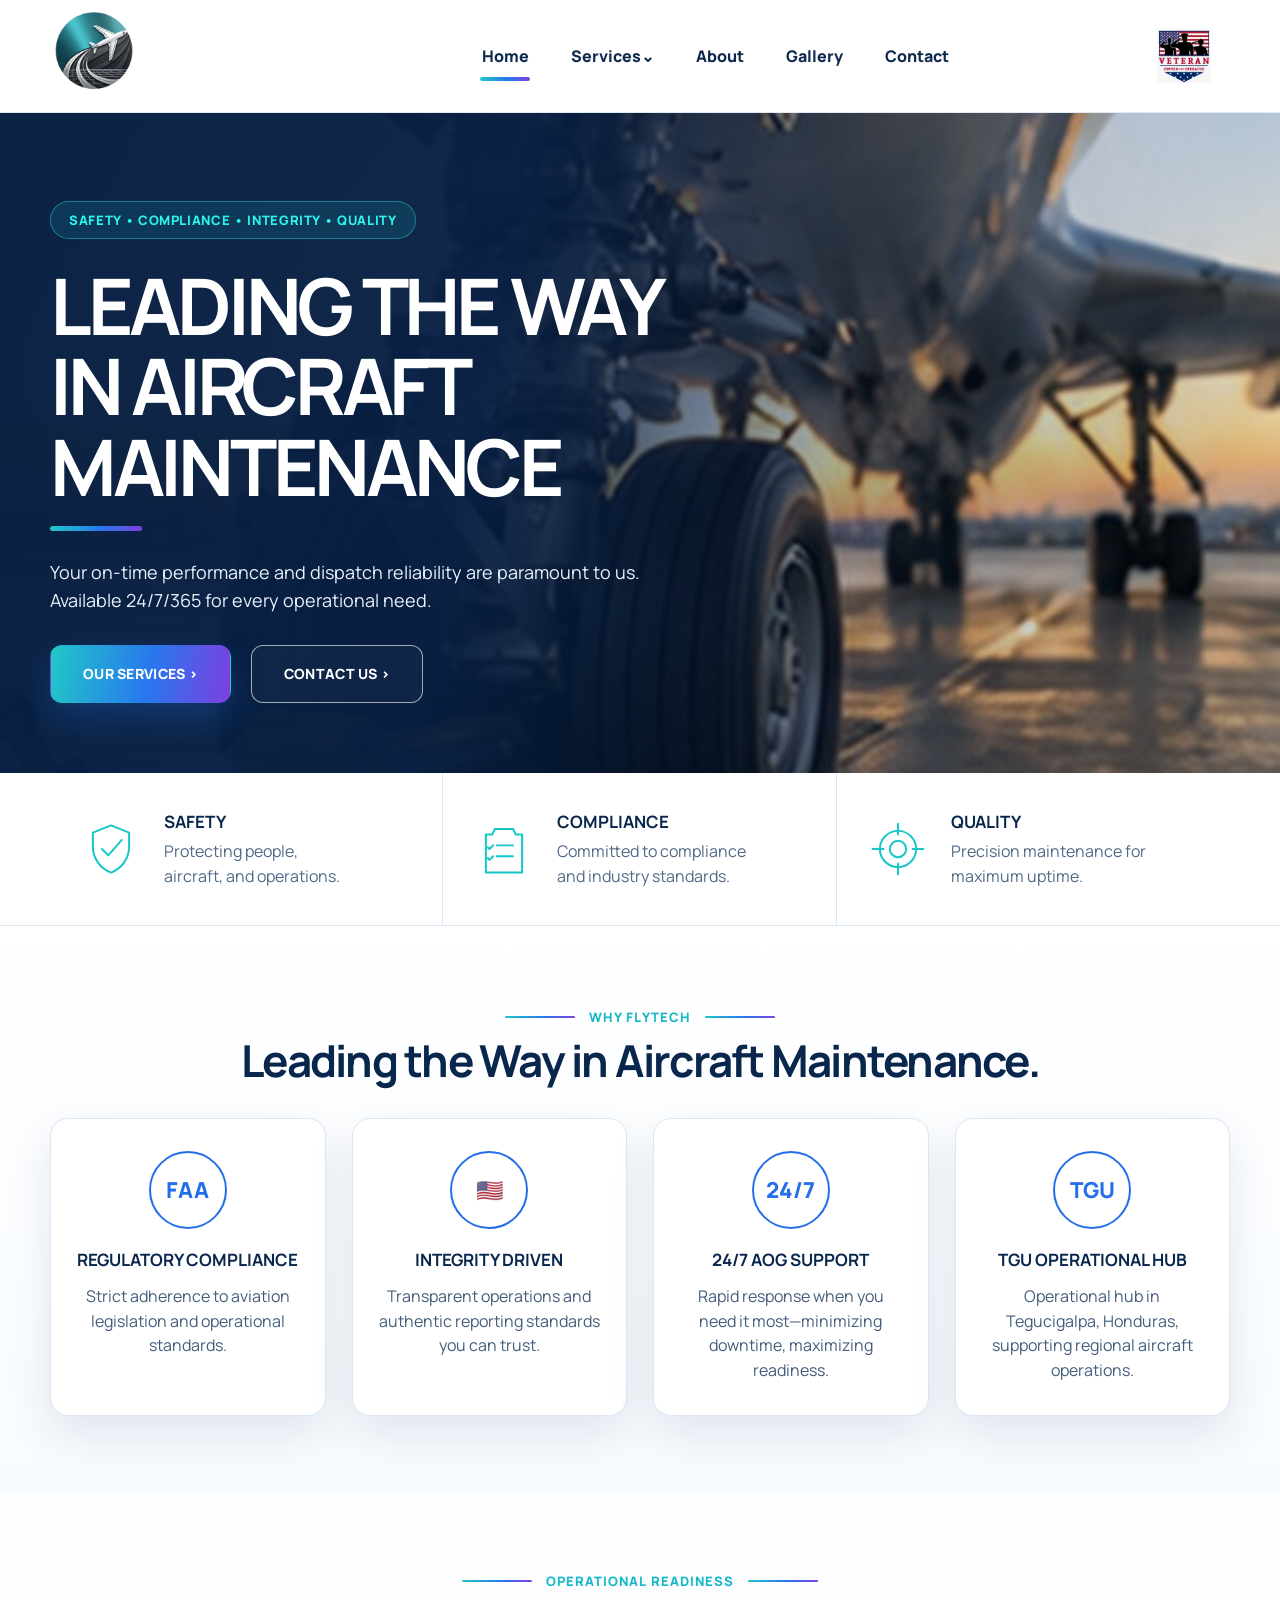
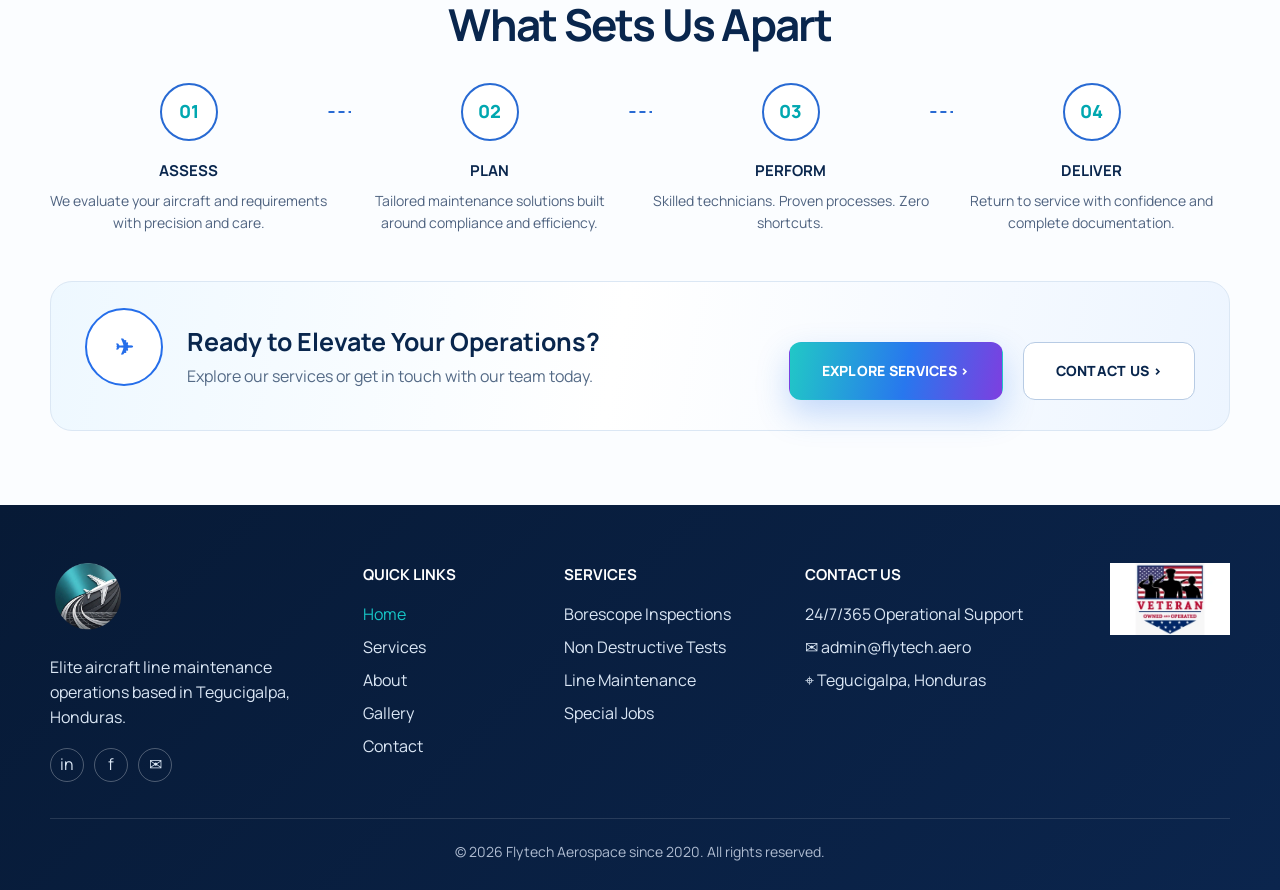
==== Flytech_new/index.html @ b07aca89 "new_design" ====
<!doctype html>
<html lang="en">

<head>
    <meta charset="utf-8">
    <meta name="viewport" content="width=device-width,initial-scale=1">
    <title>Flytech Aerospace | Line Maintenance</title>
    <link rel="preconnect" href="https://fonts.googleapis.com">
    <link rel="preconnect" href="https://fonts.gstatic.com" crossorigin>
    <link href="https://fonts.googleapis.com/css2?family=Manrope:wght@400;600;700;800;900&display=swap"
        rel="stylesheet">
    <link rel="stylesheet" href="assets/css/styles.css">
</head>

<body>
    <header class="header">
        <div class="container nav"><a href="index.html" class="brand"><img src="assets/img/logo.png"
                    alt="Flytech"></a>
            <nav class="nav-links"><a class="active" href="index.html">Home</a><a href="services.html">Services⌄</a><a
                    href="about.html">About</a><a href="gallery.html">Gallery</a><a href="contact.html">Contact</a>
            </nav><img class="badge" src="assets/img/veteran-owned.png" alt="Veteran owned and operated"><button
                class="menu-toggle" aria-label="Open menu">☰</button>
        </div>
    </header>
    <main>
        <section class="hero">
            <div class="container">
                <div class="hero-content"><span class="pill">Safety • Compliance • Integrity • Quality</span>
                    <h1>LEADING THE WAY<br>IN AIRCRAFT<br>MAINTENANCE</h1>
                    <div class="accent-line"></div>
                    <p>Your on-time performance and dispatch reliability are paramount to us. Available 24/7/365 for every operational need.</p>
                    <div class="hero-actions"><a class="btn btn-primary" href="services.html">Our Services ›</a><a
                            class="btn btn-outline" href="contact.html">Contact Us ›</a></div>
                </div>
            </div>
        </section>
        <section class="trust-strip">
            <div class="container trust-grid">
                <article class="trust-item"><svg class="svg-icon" viewBox="0 0 64 64">
                        <path d="M32 6 52 14v15c0 14-8.3 24.5-20 29C20.3 53.5 12 43 12 29V14l20-8Z" />
                        <path d="m22 32 7 7 15-17" />
                    </svg>
                    <div>
                        <h3>Safety</h3>
                        <p>Protecting people,<br>aircraft, and operations.</p>
                    </div>
                </article>
                <article class="trust-item"><svg class="svg-icon" viewBox="0 0 64 64">
                        <path d="M22 10h20l3 6h7v42H12V16h7l3-6Z" />
                        <path d="M24 28h18M24 40h18M20 28l-4 4-2-2M20 40l-4 4-2-2" />
                    </svg>
                    <div>
                        <h3>Compliance</h3>
                        <p>Committed to compliance<br>and industry standards.</p>
                    </div>
                </article>
                <article class="trust-item"><svg class="svg-icon" viewBox="0 0 64 64">
                        <circle cx="32" cy="32" r="20" />
                        <circle cx="32" cy="32" r="9" />
                        <path d="M32 4v12M32 48v12M4 32h12M48 32h12" />
                    </svg>
                    <div>
                        <h3>Quality</h3>
                        <p>Precision maintenance for<br>maximum uptime.</p>
                    </div>
                </article>
            </div>
        </section>
        <section class="section section-soft">
            <div class="container">
                <div class="section-heading"><span class="overline">Why Flytech</span>
                    <h2>Leading the Way in Aircraft Maintenance.</h2>
                </div>
                <div class="cards-grid">
                    <article class="info-card">
                        <div class="round-symbol">FAA</div>
                        <h3>Regulatory Compliance</h3>
                        <p>Strict adherence to aviation legislation and operational standards.</p>
                    </article>
                    <article class="info-card">
                        <div class="round-symbol">🇺🇸</div>
                        <h3>Integrity Driven</h3>
                        <p>Transparent operations and authentic reporting standards you can trust.</p>
                    </article>
                    <article class="info-card">
                        <div class="round-symbol">24/7</div>
                        <h3>24/7 AOG Support</h3>
                        <p>Rapid response when you need it most—minimizing downtime, maximizing readiness.</p>
                    </article>
                    <article class="info-card">
                        <div class="round-symbol">TGU</div>
                        <h3>TGU Operational Hub</h3>
                        <p>Operational hub in Tegucigalpa, Honduras, supporting regional aircraft operations.</p>
                    </article>
                </div>
            </div>
        </section>
        <section class="section process">
            <div class="container">
                <div class="section-heading"><span class="overline">Operational Readiness</span>
                    <h2>What Sets Us Apart</h2>
                </div>
                <div class="timeline">
                    <article class="step">
                        <div class="step-num">01</div>
                        <h3>Assess</h3>
                        <p>We evaluate your aircraft and requirements with precision and care.</p>
                    </article>
                    <article class="step">
                        <div class="step-num">02</div>
                        <h3>Plan</h3>
                        <p>Tailored maintenance solutions built around compliance and efficiency.</p>
                    </article>
                    <article class="step">
                        <div class="step-num">03</div>
                        <h3>Perform</h3>
                        <p>Skilled technicians. Proven processes. Zero shortcuts.</p>
                    </article>
                    <article class="step">
                        <div class="step-num">04</div>
                        <h3>Deliver</h3>
                        <p>Return to service with confidence and complete documentation.</p>
                    </article>
                </div>
                <div class="cta-band">
                    <div class="cta-copy">
                        <div class="round-symbol">✈</div>
                        <div>
                            <h3>Ready to Elevate Your Operations?</h3>
                            <p>Explore our services or get in touch with our team today.</p>
                        </div>
                    </div>
                    <div class="cta-actions"><a class="btn btn-primary" href="services.html">Explore Services ›</a><a
                            class="btn btn-light" href="contact.html">Contact Us ›</a></div>
                </div>
            </div>
        </section>
    </main>
    <footer class="footer">
        <div class="container">
            <div class="footer-grid">
                <div><img class="footer-logo" src="assets/img/logo.png" alt="Flytech">
                    <p>Elite aircraft line maintenance operations based in Tegucigalpa, Honduras.</p>
                    <div class="social"><a>in</a><a>f</a><a>✉</a></div>
                </div>
                <div>
                    <h4>Quick Links</h4>
                    <ul>
                        <li><a class="active" href="index.html">Home</a></li>
                        <li><a href="services.html">Services</a></li>
                        <li><a href="about.html">About</a></li>
                        <li><a href="gallery.html">Gallery</a></li>
                        <li><a href="contact.html">Contact</a></li>
                    </ul>
                </div>
                <div>
                    <h4>Services</h4>
                    <ul>
                        <li>Borescope Inspections</li>
                        <li>Non Destructive Tests</li>
                        <li>Line Maintenance</li>
                        <li>Special Jobs</li>
                    </ul>
                </div>
                <div>
                    <h4>Contact Us</h4>
                    <ul>
                        <li>24/7/365 Operational Support</li>
                        <li>✉ admin@flytech.aero</li>
                        <li>⌖ Tegucigalpa, Honduras</li>
                    </ul>
                </div>
                <div><img class="badge" src="assets/img/veteran-owned.png" alt="Veteran owned"></div>
            </div>
            <div class="copyright">© 2026 Flytech Aerospace since 2020. All rights reserved.</div>
        </div>
    </footer>
    <script src="assets/js/main.js"></script>
</body>

</html>
---- Flytech_new/assets/css/styles.css ----
:root{
  --navy:#071f43;
  --navy-2:#0b2b57;
  --ink:#09264d;
  --muted:#536885;
  --line:#dbe7f4;
  --soft:#f5f9fe;
  --teal:#16c7c7;
  --blue:#2877ee;
  --purple:#7d3fe0;
  --gradient:linear-gradient(100deg,#21c8c6 0%,#2877ee 55%,#7d3fe0 100%);
  --shadow:0 18px 45px rgba(9,38,77,.10);
  --radius:22px;
}
*{box-sizing:border-box}
html{scroll-behavior:smooth}
body{margin:0;font-family:'Manrope','Inter','Segoe UI',Arial,sans-serif;color:var(--ink);background:#fff;line-height:1.55}
a{color:inherit;text-decoration:none}img{max-width:100%;display:block}.container{width:min(1180px,calc(100% - 64px));margin-inline:auto}.section{padding:74px 0}.section-soft{background:linear-gradient(180deg,#fff 0%,#f7fbff 100%)}
.header{position:sticky;top:0;z-index:100;background:rgba(255,255,255,.96);backdrop-filter:blur(16px);border-bottom:1px solid rgba(219,231,244,.85)}
.nav{min-height:112px;display:grid;grid-template-columns:260px 1fr 110px;gap:30px;align-items:center}.brand{display:flex;align-items:center}.brand img{width:210px;max-height:88px;object-fit:contain;object-position:left center}.nav-links{justify-self:center;display:flex;align-items:center;gap:42px;font-weight:900;color:#102a4f;font-size:16px}.nav-links a{position:relative;padding:13px 0;white-space:nowrap}.nav-links a.active:after,.nav-links a:hover:after{content:"";position:absolute;left:50%;bottom:0;transform:translateX(-50%);width:50px;height:4px;border-radius:999px;background:var(--gradient)}.badge{justify-self:end;width:92px;height:auto}.menu-toggle{display:none;justify-self:end;width:46px;height:42px;border:0;border-radius:12px;background:#eef6ff;color:var(--navy);font-size:22px;font-weight:900}
/* Icons */
.svg-icon{width:58px;height:58px;stroke:var(--teal);stroke-width:2.2;fill:none;stroke-linecap:round;stroke-linejoin:round;flex:0 0 auto}.svg-icon.small{width:38px;height:38px}.round-symbol{width:78px;height:78px;border:2px solid #256eea;border-radius:50%;display:grid;place-items:center;color:#256eea;font-weight:900;font-size:22px;margin:0 auto 18px;background:#fff}.mini-icon{width:68px;height:68px;border-radius:50%;display:grid;place-items:center;background:#f1f8ff;border:1px solid var(--line);font-size:32px;color:#1b6eea}
/* Hero */
.hero,.page-hero{position:relative;overflow:hidden;background:#071f43}.hero{min-height:650px}.hero:before,.page-hero:before{content:"";position:absolute;inset:0;background:url('../img/hero-aircraft.jpg') center right/cover no-repeat}.hero:after,.page-hero:after{content:"";position:absolute;inset:0;background:linear-gradient(102deg,rgba(7,31,67,.98) 0%,rgba(7,31,67,.96) 38%,rgba(7,31,67,.34) 64%,rgba(7,31,67,.08) 100%)}.hero .container,.page-hero .container{position:relative;z-index:2;color:#fff}.hero-content{max-width:640px;padding:88px 0 70px}.pill{display:inline-flex;align-items:center;gap:8px;color:#2ef3ef;background:rgba(17,204,204,.12);border:1px solid rgba(34,221,221,.45);padding:8px 18px;border-radius:999px;font-weight:900;text-transform:uppercase;letter-spacing:.05em;font-size:13px}.hero h1,.page-hero h1{font-size:clamp(48px,6.6vw,78px);line-height:1.03;letter-spacing:-.055em;margin:26px 0 20px}.page-hero h1{font-size:clamp(48px,6vw,76px)}.accent-line{width:92px;height:5px;background:var(--gradient);border-radius:99px;margin:18px 0 28px}.hero p,.page-hero p{font-size:18px;max-width:660px;color:#eaf2fb}.hero-actions,.cta-actions{display:flex;gap:20px;flex-wrap:wrap;margin-top:30px}.btn{display:inline-flex;align-items:center;justify-content:center;gap:12px;min-height:58px;padding:0 32px;border-radius:12px;font-weight:950;text-transform:uppercase;letter-spacing:.02em;font-size:14px;border:1px solid transparent;transition:.22s ease}.btn-primary{color:#fff;background:var(--gradient);box-shadow:0 14px 32px rgba(36,116,235,.25)}.btn-outline{color:#fff;border-color:rgba(255,255,255,.62);background:rgba(255,255,255,.035)}.btn-light{color:var(--ink);border-color:#b7cbe4;background:#fff}.btn:hover{transform:translateY(-2px)}
.trust-strip{background:#fff;border-bottom:1px solid var(--line)}.trust-grid{display:grid;grid-template-columns:repeat(3,1fr);gap:0}.trust-item{display:flex;align-items:center;gap:24px;padding:36px 32px;border-right:1px solid var(--line)}.trust-item:last-child{border-right:0}.trust-item h3{font-size:17px;text-transform:uppercase;margin:0 0 4px}.trust-item p{margin:0;color:#516986}
.section-heading{text-align:center;margin-bottom:34px}.overline{display:inline-flex;align-items:center;gap:14px;color:#16b8c7;font-weight:950;text-transform:uppercase;letter-spacing:.08em;font-size:13px}.overline:before,.overline:after{content:"";width:70px;height:2px;background:var(--gradient);border-radius:99px}.section-heading h2{font-size:clamp(30px,4vw,44px);line-height:1.08;letter-spacing:-.04em;margin:10px 0 0}.cards-grid{display:grid;grid-template-columns:repeat(4,1fr);gap:26px}.info-card{background:#fff;border:1px solid var(--line);border-radius:18px;padding:32px 24px;text-align:center;box-shadow:var(--shadow);min-height:260px}.info-card h3{text-transform:uppercase;font-size:17px;margin:0 0 10px}.info-card p{color:#445d7b;margin:0}.process{background:#fbfdff}.timeline{display:grid;grid-template-columns:repeat(4,1fr);gap:24px;position:relative;margin-top:34px}.timeline:before{content:"";position:absolute;top:28px;left:10%;right:7%;border-top:2px dashed #286ad3}.step{text-align:center;position:relative;background:#fbfdff}.step-num{position:relative;z-index:1;width:58px;height:58px;border:2px solid #286ad3;border-radius:50%;margin:0 auto 18px;background:#fff;display:grid;place-items:center;color:#00a7b0;font-weight:950;font-size:18px}.step h3{font-size:15px;text-transform:uppercase;margin:0 0 8px}.step p{font-size:14px;color:#4f6380;margin:0}.cta-band{margin-top:48px;background:linear-gradient(100deg,#eef8ff,#fff 48%,#edf5ff);border:1px solid var(--line);border-radius:22px;padding:26px 34px;display:flex;align-items:center;justify-content:space-between;gap:28px}.cta-copy{display:flex;align-items:center;gap:24px}.cta-copy h3{margin:0;font-size:25px}.cta-copy p{margin:2px 0 0;color:#546a86}
/* Page hero */
.page-hero{min-height:430px;display:flex;align-items:center}.breadcrumb{font-weight:900;margin-bottom:18px}.breadcrumb span{color:#24d6d4}.page-hero .accent-line{margin:16px 0 26px}
/* Services */
.service-list{display:grid;gap:28px}.service-row{display:grid;grid-template-columns:1fr 1.08fr;background:#fff;border:1px solid var(--line);border-radius:22px;overflow:hidden;box-shadow:var(--shadow)}.service-row:nth-child(even){grid-template-columns:1.08fr 1fr}.service-row:nth-child(even) .service-img{order:2}.service-img{min-height:330px;background-size:cover;background-position:center}.service-body{padding:34px}.service-title{display:flex;align-items:center;gap:18px;background:linear-gradient(135deg,#071f43,#0b2b57);color:#fff;border-radius:12px;padding:17px 22px;margin-bottom:22px}.service-title span{font-size:32px;color:var(--teal);font-weight:950}.service-title h2{margin:0;font-size:25px;letter-spacing:-.03em}.checks{list-style:none;padding:0;margin:20px 0 0;display:grid;gap:10px}.checks li{position:relative;padding-left:30px;color:#203a5c}.checks li:before{content:"✓";position:absolute;left:0;top:0;color:#00b7bd;font-weight:950}
/* About */
.about-grid{display:grid;grid-template-columns:1fr 1fr;gap:28px}.about-card{background:#fff;border:1px solid var(--line);border-radius:22px;padding:40px;box-shadow:var(--shadow);min-height:330px;position:relative;overflow:hidden}.about-card h2{font-size:31px;line-height:1.18;margin:18px 0 18px}.about-card p{color:#38516f}.about-card .logo-watermark{position:absolute;right:34px;top:34px;width:118px;opacity:.92}.about-card.vision{background:linear-gradient(100deg,#fff 0%,#fff 55%,rgba(230,244,255,.58)), url('../img/service-line.jpg') right center/45% 100% no-repeat}.eyebrow{display:inline-flex;border:1px solid #0ccac8;color:#0c90b4;border-radius:999px;padding:6px 15px;font-weight:950;text-transform:uppercase;font-size:13px}.values-row{display:grid;grid-template-columns:repeat(4,1fr);gap:0;border-top:1px solid var(--line);border-bottom:1px solid var(--line);margin-top:24px}.value-mini{display:flex;align-items:center;gap:18px;padding:24px 22px;border-right:1px solid var(--line)}.value-mini:last-child{border-right:0}.value-mini h3{font-size:14px;text-transform:uppercase;margin:0 0 2px}.value-mini p{font-size:14px;color:#516985;margin:0}.support-grid{display:grid;grid-template-columns:repeat(3,1fr);gap:26px}.support-card{min-height:260px;border:1px solid var(--line);border-radius:20px;background:#fff;box-shadow:var(--shadow);padding:32px;overflow:hidden;position:relative}.support-card:after{content:"";position:absolute;inset:0 0 0 auto;width:48%;opacity:.22;background-size:cover;background-position:center}.support-card.faa:after{background-image:url('../img/about-faa.jpg')}.support-card.miami:after{background-image:url('../img/about-miami.jpg')}.support-card.aog:after{background-image:url('../img/about-aog.jpg')}.support-card>*{position:relative;z-index:1}.support-card h3{font-size:20px;text-transform:uppercase}.support-card p{color:#435b78}
/* Gallery */
.gallery-grid{display:grid;grid-template-columns:repeat(3,1fr);gap:24px}.gallery-card{height:285px;border-radius:18px;overflow:hidden;position:relative;box-shadow:var(--shadow);background-size:cover;background-position:center}.gallery-card:after{content:"";position:absolute;inset:45% 0 0;background:linear-gradient(transparent,rgba(7,31,67,.88))}.gallery-card h3{position:absolute;left:22px;right:54px;bottom:20px;color:#fff;z-index:1;font-size:19px;margin:0}.gallery-card .arrow{position:absolute;right:22px;bottom:21px;z-index:2;color:#ae52f0;font-weight:950;font-size:20px}
/* Contact */
.contact-grid{display:grid;grid-template-columns:.86fr 1.15fr;gap:36px}.contact-list{display:grid;gap:20px}.contact-card{display:flex;gap:24px;align-items:center;background:#fff;border:1px solid var(--line);box-shadow:var(--shadow);border-radius:20px;padding:28px}.contact-card h3{margin:0 0 4px;text-transform:uppercase}.contact-card p{margin:0;color:#475f7c}.form-card{background:#fff;border:1px solid var(--line);box-shadow:var(--shadow);border-radius:22px;padding:42px}.form-card h2{font-size:30px;margin:0 0 8px;text-transform:uppercase}.form-card p{color:#506681}.form-grid{display:grid;gap:16px;margin-top:24px}.form-control{width:100%;border:1px solid #cfdced;border-radius:12px;min-height:58px;padding:0 18px;font:inherit;color:var(--ink);background:#fff}textarea.form-control{padding-top:16px;min-height:150px;resize:vertical}.form-control:focus{outline:3px solid rgba(34,212,198,.18);border-color:var(--teal)}
.presence-panel{margin-top:48px;background:#fff;border:1px solid var(--line);box-shadow:var(--shadow);border-radius:22px;padding:34px}.presence-panel .section-heading{margin-bottom:24px}.presence-grid{display:grid;grid-template-columns:.86fr 1.15fr;gap:28px;align-items:stretch}.airport-list{display:grid;gap:14px}.airport-item{width:100%;display:flex;align-items:center;gap:16px;text-align:left;border:1px solid var(--line);background:#f8fbff;color:var(--ink);border-radius:16px;padding:16px 18px;cursor:pointer;font:inherit;transition:.2s ease}.airport-item span{width:54px;height:54px;border-radius:50%;display:grid;place-items:center;flex:0 0 auto;background:#fff;border:1px solid #cfe3f8;color:#256eea;font-weight:950}.airport-item strong{font-size:15px}.airport-item:hover,.airport-item.selected{border-color:var(--teal);background:#eefbff;transform:translateY(-1px)}#airport-map{min-height:430px;border:1px solid var(--line);border-radius:18px;overflow:hidden;z-index:0}.leaflet-container{font-family:inherit}.map-pin{width:16px;height:16px;background:var(--blue);border:3px solid #fff;border-radius:50%;box-shadow:0 0 0 5px rgba(40,119,238,.18),0 6px 14px rgba(9,38,77,.24)}/* Footer */
.footer{background:linear-gradient(135deg,#071a36,#0b254d);color:#fff;padding:58px 0 28px}.footer-grid{display:grid;grid-template-columns:1.35fr .8fr 1fr 1.2fr .7fr;gap:38px;align-items:start}.footer-logo{width:190px;max-height:76px;object-fit:contain;object-position:left center;margin-bottom:16px}.footer h4{text-transform:uppercase;margin:0 0 16px;font-size:15px}.footer a,.footer p,.footer li{color:#dbe7f5}.footer ul{list-style:none;padding:0;margin:0;display:grid;gap:8px}.footer .active{color:var(--teal)}.social{display:flex;gap:10px;margin-top:18px}.social a{width:34px;height:34px;display:grid;place-items:center;border:1px solid rgba(255,255,255,.28);border-radius:50%}.footer .badge{width:120px;margin-left:auto}.copyright{text-align:center;color:#aebbd0;border-top:1px solid rgba(255,255,255,.12);padding-top:22px;margin-top:36px;font-size:14px}
@media(max-width:980px){.nav{grid-template-columns:1fr auto auto;min-height:86px}.brand img{width:160px;max-height:66px}.badge{width:70px}.menu-toggle{display:block}.nav-links{position:absolute;left:0;right:0;top:86px;background:#fff;border-bottom:1px solid var(--line);padding:18px 24px;display:none;flex-direction:column;align-items:flex-start;gap:10px}.nav-links.open{display:flex}.hero{min-height:auto}.hero-content{padding:70px 0}.trust-grid,.cards-grid,.timeline,.footer-grid,.about-grid,.values-row,.support-grid,.gallery-grid,.contact-grid,.service-row,.service-row:nth-child(even){grid-template-columns:1fr}.trust-item{border-right:0;border-bottom:1px solid var(--line)}.timeline:before{display:none}.cta-band,.cta-copy{flex-direction:column;align-items:flex-start}.footer .badge{margin-left:0}.presence-grid{grid-template-columns:1fr}#airport-map{min-height:360px}.service-row:nth-child(even) .service-img{order:0}.container{width:min(100% - 32px,1180px)}.page-hero,.hero{min-height:430px}.hero h1,.page-hero h1{font-size:44px}.about-card.vision{background:#fff}.values-row{border:0}.value-mini{border:1px solid var(--line);border-radius:16px;margin-bottom:14px}}
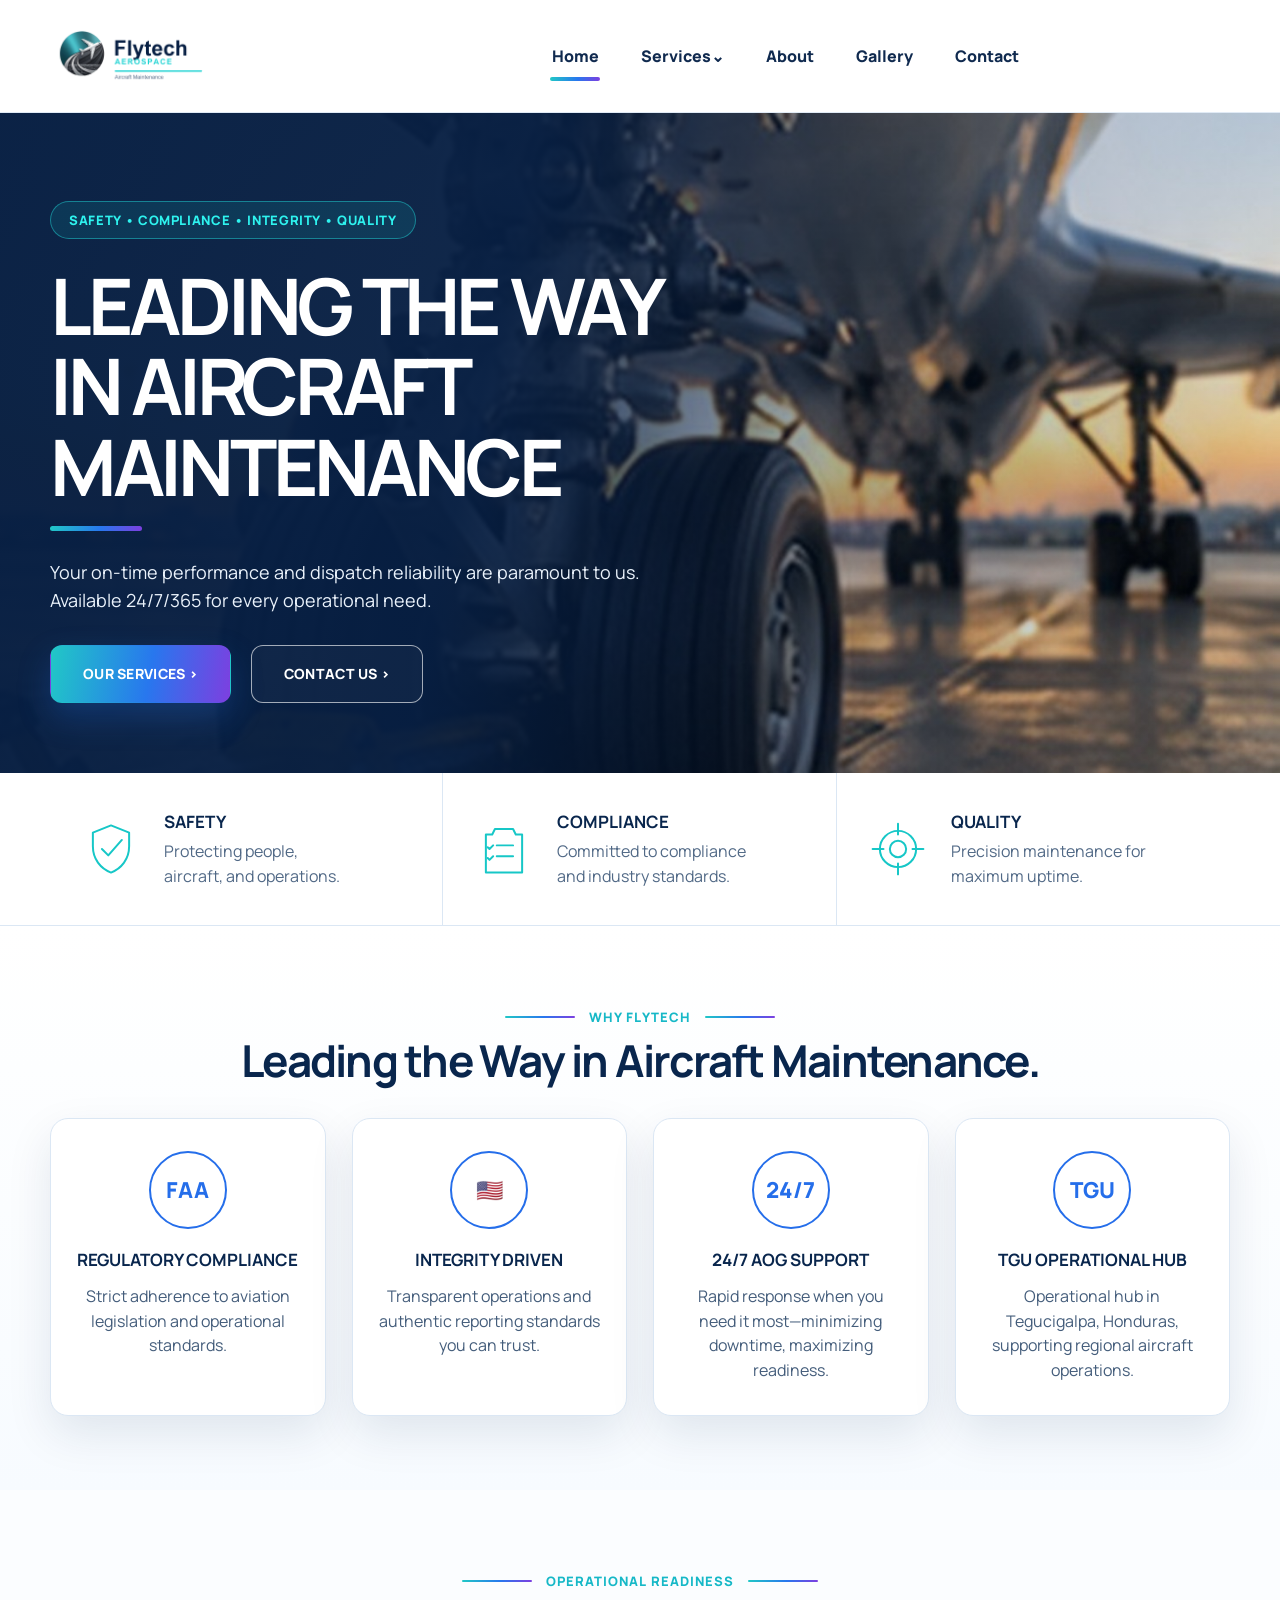
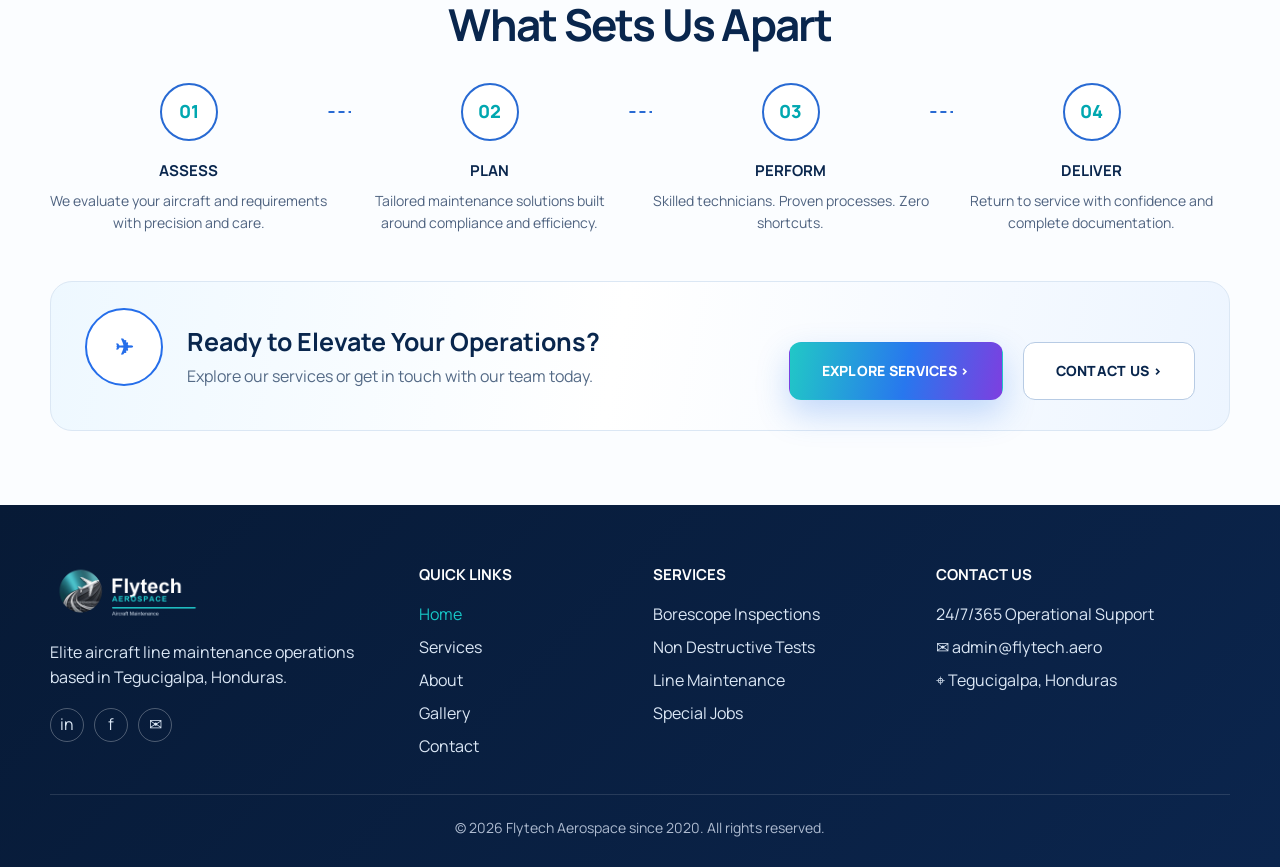
==== commit 27fb0f3c: "other update" ====
--- a/Flytech_new/index.html
+++ b/Flytech_new/index.html
@@ -9,16 +9,16 @@
     <link rel="preconnect" href="https://fonts.gstatic.com" crossorigin>
     <link href="https://fonts.googleapis.com/css2?family=Manrope:wght@400;600;700;800;900&display=swap"
         rel="stylesheet">
-    <link rel="stylesheet" href="assets/css/styles.css">
+    <link rel="icon" type="image/png" sizes="32x32" href="assets/img/favicon-32x32.png"><link rel="icon" type="image/png" sizes="16x16" href="assets/img/favicon-16x16.png"><link rel="apple-touch-icon" sizes="180x180" href="assets/img/apple-touch-icon.png"><link rel="shortcut icon" href="assets/img/favicon.ico"><link rel="manifest" href="site.webmanifest"><link rel="stylesheet" href="assets/css/styles.css">
 </head>
 
 <body>
     <header class="header">
-        <div class="container nav"><a href="index.html" class="brand"><img src="assets/img/logo.png"
+        <div class="container nav"><a href="index.html" class="brand"><img src="assets/img/logo-full.png"
                     alt="Flytech"></a>
             <nav class="nav-links"><a class="active" href="index.html">Home</a><a href="services.html">Services⌄</a><a
                     href="about.html">About</a><a href="gallery.html">Gallery</a><a href="contact.html">Contact</a>
-            </nav><img class="badge" src="assets/img/veteran-owned.png" alt="Veteran owned and operated"><button
+            </nav><button
                 class="menu-toggle" aria-label="Open menu">☰</button>
         </div>
     </header>
@@ -139,7 +139,7 @@
     <footer class="footer">
         <div class="container">
             <div class="footer-grid">
-                <div><img class="footer-logo" src="assets/img/logo.png" alt="Flytech">
+                <div><img class="footer-logo" src="assets/img/logo-full-white.png" alt="Flytech">
                     <p>Elite aircraft line maintenance operations based in Tegucigalpa, Honduras.</p>
                     <div class="social"><a>in</a><a>f</a><a>✉</a></div>
                 </div>
@@ -170,7 +170,7 @@
                         <li>⌖ Tegucigalpa, Honduras</li>
                     </ul>
                 </div>
-                <div><img class="badge" src="assets/img/veteran-owned.png" alt="Veteran owned"></div>
+                
             </div>
             <div class="copyright">© 2026 Flytech Aerospace since 2020. All rights reserved.</div>
         </div>
--- a/Flytech_new/assets/css/styles.css
+++ b/Flytech_new/assets/css/styles.css
@@ -17,7 +17,7 @@
 body{margin:0;font-family:'Manrope','Inter','Segoe UI',Arial,sans-serif;color:var(--ink);background:#fff;line-height:1.55}
 a{color:inherit;text-decoration:none}img{max-width:100%;display:block}.container{width:min(1180px,calc(100% - 64px));margin-inline:auto}.section{padding:74px 0}.section-soft{background:linear-gradient(180deg,#fff 0%,#f7fbff 100%)}
 .header{position:sticky;top:0;z-index:100;background:rgba(255,255,255,.96);backdrop-filter:blur(16px);border-bottom:1px solid rgba(219,231,244,.85)}
-.nav{min-height:112px;display:grid;grid-template-columns:260px 1fr 110px;gap:30px;align-items:center}.brand{display:flex;align-items:center}.brand img{width:210px;max-height:88px;object-fit:contain;object-position:left center}.nav-links{justify-self:center;display:flex;align-items:center;gap:42px;font-weight:900;color:#102a4f;font-size:16px}.nav-links a{position:relative;padding:13px 0;white-space:nowrap}.nav-links a.active:after,.nav-links a:hover:after{content:"";position:absolute;left:50%;bottom:0;transform:translateX(-50%);width:50px;height:4px;border-radius:999px;background:var(--gradient)}.badge{justify-self:end;width:92px;height:auto}.menu-toggle{display:none;justify-self:end;width:46px;height:42px;border:0;border-radius:12px;background:#eef6ff;color:var(--navy);font-size:22px;font-weight:900}
+.nav{min-height:112px;display:grid;grid-template-columns:260px 1fr;gap:30px;align-items:center}.brand{display:flex;align-items:center}.brand img{width:240px;max-height:92px;object-fit:contain;object-position:left center}.nav-links{justify-self:center;display:flex;align-items:center;gap:42px;font-weight:900;color:#102a4f;font-size:16px}.nav-links a{position:relative;padding:13px 0;white-space:nowrap}.nav-links a.active:after,.nav-links a:hover:after{content:"";position:absolute;left:50%;bottom:0;transform:translateX(-50%);width:50px;height:4px;border-radius:999px;background:var(--gradient)}.menu-toggle{display:none;justify-self:end;width:46px;height:42px;border:0;border-radius:12px;background:#eef6ff;color:var(--navy);font-size:22px;font-weight:900}
 /* Icons */
 .svg-icon{width:58px;height:58px;stroke:var(--teal);stroke-width:2.2;fill:none;stroke-linecap:round;stroke-linejoin:round;flex:0 0 auto}.svg-icon.small{width:38px;height:38px}.round-symbol{width:78px;height:78px;border:2px solid #256eea;border-radius:50%;display:grid;place-items:center;color:#256eea;font-weight:900;font-size:22px;margin:0 auto 18px;background:#fff}.mini-icon{width:68px;height:68px;border-radius:50%;display:grid;place-items:center;background:#f1f8ff;border:1px solid var(--line);font-size:32px;color:#1b6eea}
 /* Hero */
@@ -35,5 +35,5 @@
 /* Contact */
 .contact-grid{display:grid;grid-template-columns:.86fr 1.15fr;gap:36px}.contact-list{display:grid;gap:20px}.contact-card{display:flex;gap:24px;align-items:center;background:#fff;border:1px solid var(--line);box-shadow:var(--shadow);border-radius:20px;padding:28px}.contact-card h3{margin:0 0 4px;text-transform:uppercase}.contact-card p{margin:0;color:#475f7c}.form-card{background:#fff;border:1px solid var(--line);box-shadow:var(--shadow);border-radius:22px;padding:42px}.form-card h2{font-size:30px;margin:0 0 8px;text-transform:uppercase}.form-card p{color:#506681}.form-grid{display:grid;gap:16px;margin-top:24px}.form-control{width:100%;border:1px solid #cfdced;border-radius:12px;min-height:58px;padding:0 18px;font:inherit;color:var(--ink);background:#fff}textarea.form-control{padding-top:16px;min-height:150px;resize:vertical}.form-control:focus{outline:3px solid rgba(34,212,198,.18);border-color:var(--teal)}
 .presence-panel{margin-top:48px;background:#fff;border:1px solid var(--line);box-shadow:var(--shadow);border-radius:22px;padding:34px}.presence-panel .section-heading{margin-bottom:24px}.presence-grid{display:grid;grid-template-columns:.86fr 1.15fr;gap:28px;align-items:stretch}.airport-list{display:grid;gap:14px}.airport-item{width:100%;display:flex;align-items:center;gap:16px;text-align:left;border:1px solid var(--line);background:#f8fbff;color:var(--ink);border-radius:16px;padding:16px 18px;cursor:pointer;font:inherit;transition:.2s ease}.airport-item span{width:54px;height:54px;border-radius:50%;display:grid;place-items:center;flex:0 0 auto;background:#fff;border:1px solid #cfe3f8;color:#256eea;font-weight:950}.airport-item strong{font-size:15px}.airport-item:hover,.airport-item.selected{border-color:var(--teal);background:#eefbff;transform:translateY(-1px)}#airport-map{min-height:430px;border:1px solid var(--line);border-radius:18px;overflow:hidden;z-index:0}.leaflet-container{font-family:inherit}.map-pin{width:16px;height:16px;background:var(--blue);border:3px solid #fff;border-radius:50%;box-shadow:0 0 0 5px rgba(40,119,238,.18),0 6px 14px rgba(9,38,77,.24)}/* Footer */
-.footer{background:linear-gradient(135deg,#071a36,#0b254d);color:#fff;padding:58px 0 28px}.footer-grid{display:grid;grid-template-columns:1.35fr .8fr 1fr 1.2fr .7fr;gap:38px;align-items:start}.footer-logo{width:190px;max-height:76px;object-fit:contain;object-position:left center;margin-bottom:16px}.footer h4{text-transform:uppercase;margin:0 0 16px;font-size:15px}.footer a,.footer p,.footer li{color:#dbe7f5}.footer ul{list-style:none;padding:0;margin:0;display:grid;gap:8px}.footer .active{color:var(--teal)}.social{display:flex;gap:10px;margin-top:18px}.social a{width:34px;height:34px;display:grid;place-items:center;border:1px solid rgba(255,255,255,.28);border-radius:50%}.footer .badge{width:120px;margin-left:auto}.copyright{text-align:center;color:#aebbd0;border-top:1px solid rgba(255,255,255,.12);padding-top:22px;margin-top:36px;font-size:14px}
-@media(max-width:980px){.nav{grid-template-columns:1fr auto auto;min-height:86px}.brand img{width:160px;max-height:66px}.badge{width:70px}.menu-toggle{display:block}.nav-links{position:absolute;left:0;right:0;top:86px;background:#fff;border-bottom:1px solid var(--line);padding:18px 24px;display:none;flex-direction:column;align-items:flex-start;gap:10px}.nav-links.open{display:flex}.hero{min-height:auto}.hero-content{padding:70px 0}.trust-grid,.cards-grid,.timeline,.footer-grid,.about-grid,.values-row,.support-grid,.gallery-grid,.contact-grid,.service-row,.service-row:nth-child(even){grid-template-columns:1fr}.trust-item{border-right:0;border-bottom:1px solid var(--line)}.timeline:before{display:none}.cta-band,.cta-copy{flex-direction:column;align-items:flex-start}.footer .badge{margin-left:0}.presence-grid{grid-template-columns:1fr}#airport-map{min-height:360px}.service-row:nth-child(even) .service-img{order:0}.container{width:min(100% - 32px,1180px)}.page-hero,.hero{min-height:430px}.hero h1,.page-hero h1{font-size:44px}.about-card.vision{background:#fff}.values-row{border:0}.value-mini{border:1px solid var(--line);border-radius:16px;margin-bottom:14px}}
+.footer{background:linear-gradient(135deg,#071a36,#0b254d);color:#fff;padding:58px 0 28px}.footer-grid{display:grid;grid-template-columns:1.35fr .8fr 1fr 1.2fr;gap:38px;align-items:start}.footer-logo{width:230px;max-height:92px;object-fit:contain;object-position:left center;margin-bottom:16px}.footer h4{text-transform:uppercase;margin:0 0 16px;font-size:15px}.footer a,.footer p,.footer li{color:#dbe7f5}.footer ul{list-style:none;padding:0;margin:0;display:grid;gap:8px}.footer .active{color:var(--teal)}.social{display:flex;gap:10px;margin-top:18px}.social a{width:34px;height:34px;display:grid;place-items:center;border:1px solid rgba(255,255,255,.28);border-radius:50%}.copyright{text-align:center;color:#aebbd0;border-top:1px solid rgba(255,255,255,.12);padding-top:22px;margin-top:36px;font-size:14px}
+@media(max-width:980px){.nav{grid-template-columns:1fr auto;min-height:86px}.brand img{width:160px;max-height:66px}.menu-toggle{display:block}.nav-links{position:absolute;left:0;right:0;top:86px;background:#fff;border-bottom:1px solid var(--line);padding:18px 24px;display:none;flex-direction:column;align-items:flex-start;gap:10px}.nav-links.open{display:flex}.hero{min-height:auto}.hero-content{padding:70px 0}.trust-grid,.cards-grid,.timeline,.footer-grid,.about-grid,.values-row,.support-grid,.gallery-grid,.contact-grid,.service-row,.service-row:nth-child(even){grid-template-columns:1fr}.trust-item{border-right:0;border-bottom:1px solid var(--line)}.timeline:before{display:none}.cta-band,.cta-copy{flex-direction:column;align-items:flex-start}.presence-grid{grid-template-columns:1fr}#airport-map{min-height:360px}.service-row:nth-child(even) .service-img{order:0}.container{width:min(100% - 32px,1180px)}.page-hero,.hero{min-height:430px}.hero h1,.page-hero h1{font-size:44px}.about-card.vision{background:#fff}.values-row{border:0}.value-mini{border:1px solid var(--line);border-radius:16px;margin-bottom:14px}}
